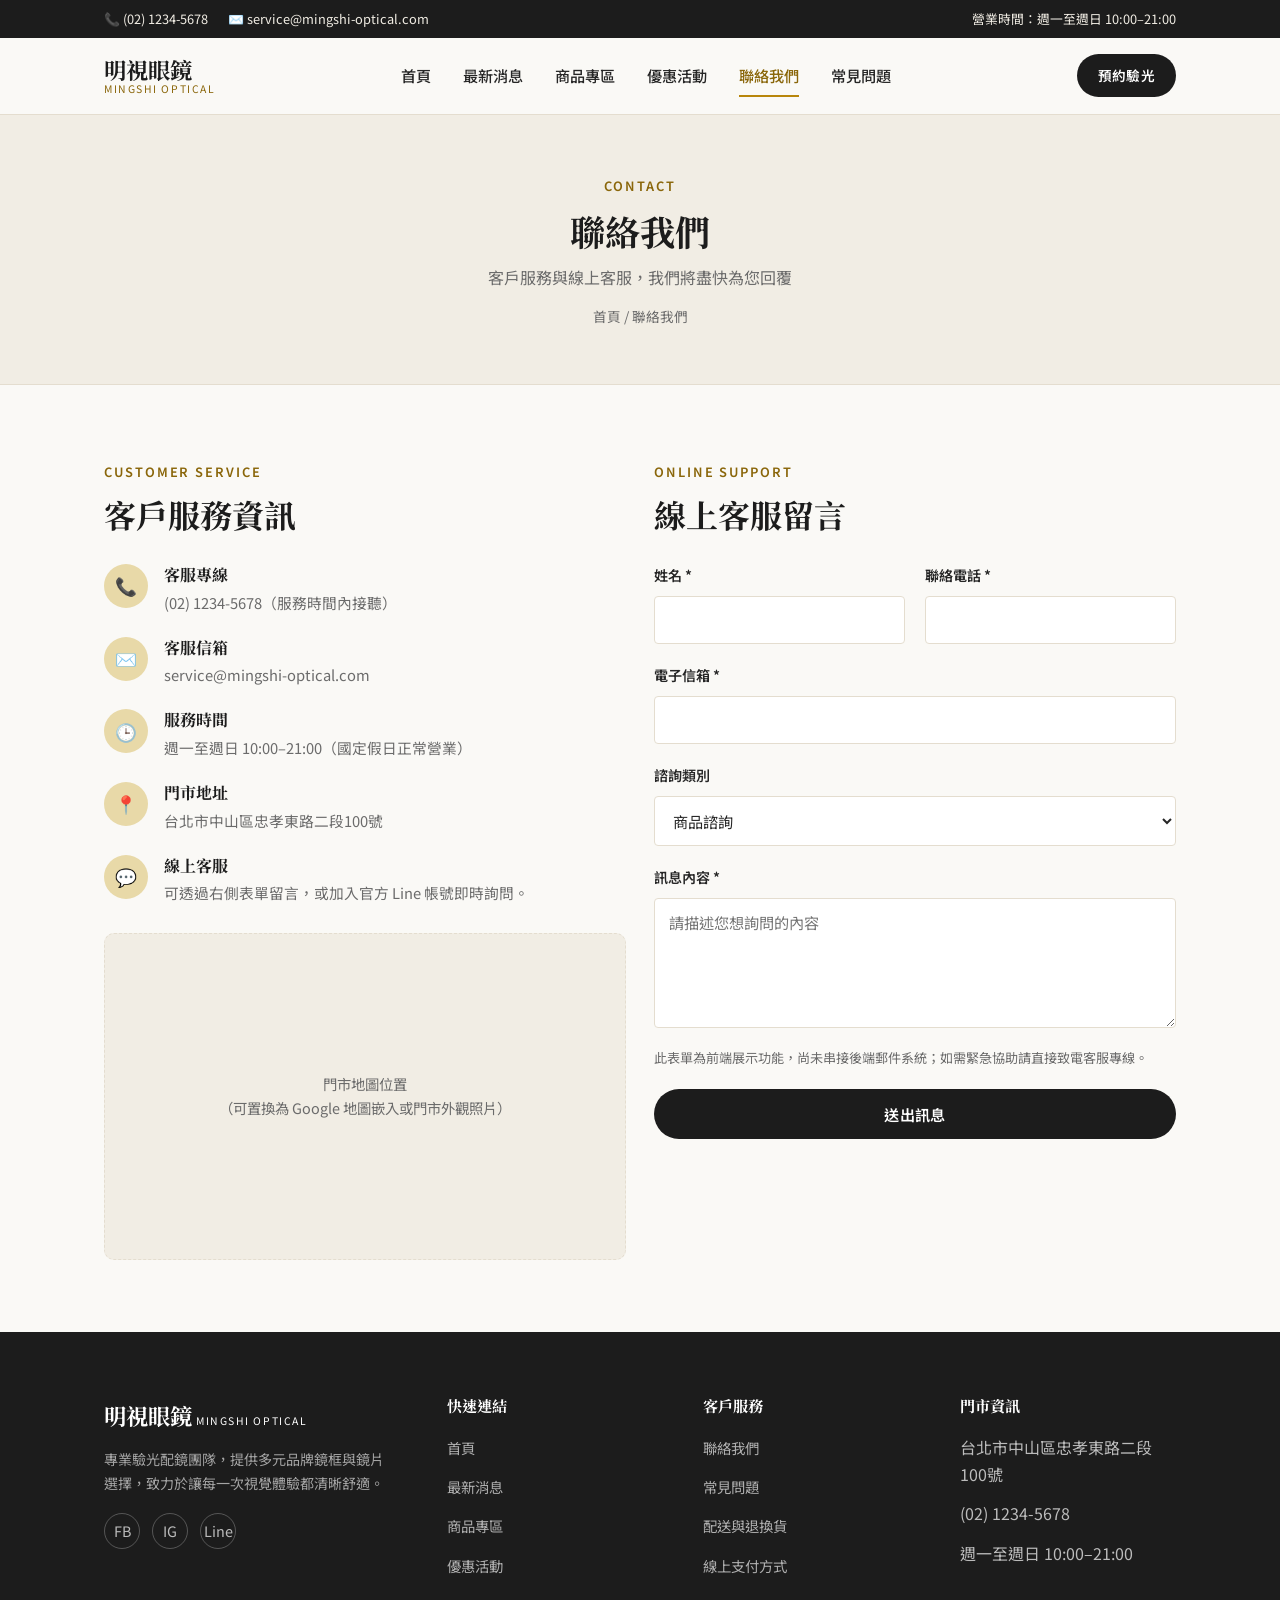
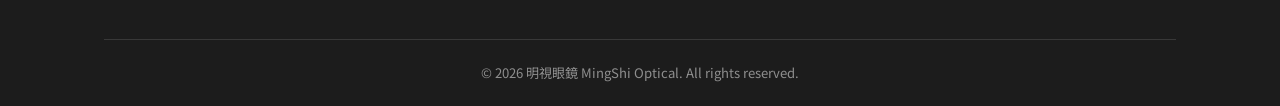
==== contact.html @ 60f23f6a "Merge feature/contact-page into develop" ====
<!DOCTYPE html>
<html lang="zh-Hant">
<head>
<meta charset="UTF-8">
<meta name="viewport" content="width=device-width, initial-scale=1.0">
<title>聯絡我們｜明視眼鏡 MingShi Optical</title>
<meta name="description" content="明視眼鏡客戶服務與線上客服，門市資訊、預約諮詢與線上留言。">
<link rel="preconnect" href="https://fonts.googleapis.com">
<link rel="preconnect" href="https://fonts.gstatic.com" crossorigin>
<link href="https://fonts.googleapis.com/css2?family=Noto+Sans+TC:wght@400;500;600;700&family=Noto+Serif+TC:wght@600;700&display=swap" rel="stylesheet">
<link rel="stylesheet" href="css/style.css">
</head>
<body>

<header class="site-header">
  <div class="topbar">
    <div class="container">
      <div class="topbar-info">
        <span>📞 (02) 1234-5678</span>
        <span>✉️ service@mingshi-optical.com</span>
      </div>
      <div class="topbar-info">
        <span>營業時間：週一至週日 10:00–21:00</span>
      </div>
    </div>
  </div>
  <div class="container">
    <nav class="nav">
      <a href="index.html" class="brand">
        <span class="brand-zh">明視眼鏡</span>
        <span class="brand-en">MingShi Optical</span>
      </a>
      <div class="nav-links" id="nav-links">
        <a href="index.html">首頁</a>
        <a href="news.html">最新消息</a>
        <a href="products.html">商品專區</a>
        <a href="promotions.html">優惠活動</a>
        <a href="contact.html">聯絡我們</a>
        <a href="faq.html">常見問題</a>
      </div>
      <div class="nav-actions">
        <a href="contact.html" class="btn btn-primary btn-sm">預約驗光</a>
        <button class="nav-toggle" aria-label="開啟選單" aria-expanded="false">
          <span></span><span></span><span></span>
        </button>
      </div>
    </nav>
  </div>
</header>

<div class="page-header">
  <div class="container">
    <span class="eyebrow">Contact</span>
    <h1>聯絡我們</h1>
    <p>客戶服務與線上客服，我們將盡快為您回覆</p>
    <div class="breadcrumb"><a href="index.html">首頁</a> / 聯絡我們</div>
  </div>
</div>

<section class="section">
  <div class="container">
    <div class="grid grid-2">

      <div>
        <div class="section-header" style="text-align:left;margin-bottom:28px">
          <span class="eyebrow">Customer Service</span>
          <h2>客戶服務資訊</h2>
        </div>
        <div class="contact-info-list">
          <div class="contact-info-item">
            <div class="contact-info-icon">📞</div>
            <div>
              <h4>客服專線</h4>
              <p>(02) 1234-5678（服務時間內接聽）</p>
            </div>
          </div>
          <div class="contact-info-item">
            <div class="contact-info-icon">✉️</div>
            <div>
              <h4>客服信箱</h4>
              <p>service@mingshi-optical.com</p>
            </div>
          </div>
          <div class="contact-info-item">
            <div class="contact-info-icon">🕒</div>
            <div>
              <h4>服務時間</h4>
              <p>週一至週日 10:00–21:00（國定假日正常營業）</p>
            </div>
          </div>
          <div class="contact-info-item">
            <div class="contact-info-icon">📍</div>
            <div>
              <h4>門市地址</h4>
              <p>台北市中山區忠孝東路二段100號</p>
            </div>
          </div>
          <div class="contact-info-item">
            <div class="contact-info-icon">💬</div>
            <div>
              <h4>線上客服</h4>
              <p>可透過右側表單留言，或加入官方 Line 帳號即時詢問。</p>
            </div>
          </div>
        </div>

        <div class="map-placeholder" style="margin-top:28px">
          門市地圖位置<br>（可置換為 Google 地圖嵌入或門市外觀照片）
        </div>
      </div>

      <div>
        <div class="section-header" style="text-align:left;margin-bottom:28px">
          <span class="eyebrow">Online Support</span>
          <h2>線上客服留言</h2>
        </div>

        <div class="form-success" id="contact-form-success">
          ✅ 感謝您的訊息，我們將於 1–2 個工作日內回覆您。
        </div>

        <form id="contact-form" novalidate>
          <div class="form-row">
            <div class="form-group">
              <label for="name">姓名 *</label>
              <input class="form-control" type="text" id="name" name="name" required>
            </div>
            <div class="form-group">
              <label for="phone">聯絡電話 *</label>
              <input class="form-control" type="tel" id="phone" name="phone" required>
            </div>
          </div>

          <div class="form-group">
            <label for="email">電子信箱 *</label>
            <input class="form-control" type="email" id="email" name="email" required>
          </div>

          <div class="form-group">
            <label for="topic">諮詢類別</label>
            <select class="form-control" id="topic" name="topic">
              <option value="product">商品諮詢</option>
              <option value="order">訂單查詢</option>
              <option value="repair">維修保養</option>
              <option value="other">其他問題</option>
            </select>
          </div>

          <div class="form-group">
            <label for="message">訊息內容 *</label>
            <textarea class="form-control" id="message" name="message" required placeholder="請描述您想詢問的內容"></textarea>
          </div>

          <p class="form-note">此表單為前端展示功能，尚未串接後端郵件系統；如需緊急協助請直接致電客服專線。</p>

          <button type="submit" class="btn btn-primary btn-block">送出訊息</button>
        </form>
      </div>

    </div>
  </div>
</section>

<footer class="site-footer">
  <div class="container">
    <div class="footer-grid">
      <div class="footer-brand">
        <span class="brand-zh">明視眼鏡</span>
        <span class="brand-en">MingShi Optical</span>
        <p>專業驗光配鏡團隊，提供多元品牌鏡框與鏡片選擇，致力於讓每一次視覺體驗都清晰舒適。</p>
        <div class="footer-social">
          <a href="#" aria-label="Facebook">FB</a>
          <a href="#" aria-label="Instagram">IG</a>
          <a href="#" aria-label="Line">Line</a>
        </div>
      </div>
      <div class="footer-col">
        <h4>快速連結</h4>
        <ul>
          <li><a href="index.html">首頁</a></li>
          <li><a href="news.html">最新消息</a></li>
          <li><a href="products.html">商品專區</a></li>
          <li><a href="promotions.html">優惠活動</a></li>
        </ul>
      </div>
      <div class="footer-col">
        <h4>客戶服務</h4>
        <ul>
          <li><a href="contact.html">聯絡我們</a></li>
          <li><a href="faq.html">常見問題</a></li>
          <li><a href="faq.html#shipping">配送與退換貨</a></li>
          <li><a href="faq.html#payment">線上支付方式</a></li>
        </ul>
      </div>
      <div class="footer-col">
        <h4>門市資訊</h4>
        <ul>
          <li>台北市中山區忠孝東路二段100號</li>
          <li>(02) 1234-5678</li>
          <li>週一至週日 10:00–21:00</li>
        </ul>
      </div>
    </div>
    <div class="footer-bottom">
      &copy; 2026 明視眼鏡 MingShi Optical. All rights reserved.
    </div>
  </div>
</footer>

<script src="js/main.js"></script>
</body>
</html>
---- css/style.css ----
/* ==========================================================
   明視眼鏡 MingShi Optical — 全站共用樣式
   ========================================================== */

:root {
  --color-bg: #faf9f6;
  --color-bg-alt: #f1ede4;
  --color-surface: #ffffff;
  --color-text: #262626;
  --color-text-light: #6b6b6b;
  --color-border: #e4ddcf;

  --color-primary: #1c1c1c;
  --color-primary-light: #3a3a3a;
  --color-accent: #b8860b;
  --color-accent-light: #e8d9a8;
  --color-accent-dark: #8a660a;

  --color-success: #3f7a4e;
  --color-danger: #b3432b;

  --font-heading: "Noto Serif TC", "PMingLiU", serif;
  --font-body: "Noto Sans TC", "PingFang TC", "Microsoft JhengHei", sans-serif;

  --radius-sm: 4px;
  --radius-md: 10px;
  --radius-lg: 18px;

  --shadow-sm: 0 1px 3px rgba(0, 0, 0, 0.06);
  --shadow-md: 0 6px 20px rgba(0, 0, 0, 0.08);
  --shadow-lg: 0 12px 36px rgba(0, 0, 0, 0.12);

  --container-width: 1120px;
  --header-height: 76px;
}

/* ---------- Reset ---------- */
*,
*::before,
*::after {
  box-sizing: border-box;
}

html {
  scroll-behavior: smooth;
}

body {
  margin: 0;
  font-family: var(--font-body);
  color: var(--color-text);
  background: var(--color-bg);
  line-height: 1.7;
  -webkit-font-smoothing: antialiased;
}

img {
  max-width: 100%;
  display: block;
}

a {
  color: inherit;
  text-decoration: none;
}

ul {
  margin: 0;
  padding: 0;
  list-style: none;
}

h1, h2, h3, h4 {
  font-family: var(--font-heading);
  font-weight: 700;
  line-height: 1.35;
  margin: 0 0 0.6em;
  color: var(--color-primary);
}

p {
  margin: 0 0 1em;
}

button {
  font-family: inherit;
  cursor: pointer;
}

/* ---------- Layout helpers ---------- */
.container {
  width: 100%;
  max-width: var(--container-width);
  margin: 0 auto;
  padding: 0 24px;
}

.section {
  padding: 72px 0;
}

.section-alt {
  background: var(--color-bg-alt);
}

.section-header {
  text-align: center;
  max-width: 640px;
  margin: 0 auto 44px;
}

.section-header .eyebrow {
  display: inline-block;
  font-size: 0.8rem;
  letter-spacing: 0.15em;
  color: var(--color-accent-dark);
  font-weight: 600;
  margin-bottom: 10px;
  text-transform: uppercase;
}

.section-header h2 {
  font-size: 2rem;
  margin-bottom: 12px;
}

.section-header p {
  color: var(--color-text-light);
  margin: 0;
}

.grid {
  display: grid;
  gap: 28px;
}

.grid-2 { grid-template-columns: repeat(2, 1fr); }
.grid-3 { grid-template-columns: repeat(3, 1fr); }
.grid-4 { grid-template-columns: repeat(4, 1fr); }

@media (max-width: 900px) {
  .grid-3, .grid-4 { grid-template-columns: repeat(2, 1fr); }
}

@media (max-width: 600px) {
  .grid-2, .grid-3, .grid-4 { grid-template-columns: 1fr; }
}

/* ---------- Buttons ---------- */
.btn {
  display: inline-flex;
  align-items: center;
  justify-content: center;
  gap: 8px;
  padding: 13px 30px;
  border-radius: 999px;
  border: 1px solid transparent;
  font-size: 0.95rem;
  font-weight: 600;
  letter-spacing: 0.02em;
  transition: transform 0.15s ease, box-shadow 0.15s ease, background 0.15s ease, color 0.15s ease;
  white-space: nowrap;
}

.btn:active {
  transform: translateY(1px);
}

.btn-primary {
  background: var(--color-primary);
  color: #fff;
}

.btn-primary:hover {
  background: var(--color-accent);
  box-shadow: var(--shadow-md);
}

.btn-outline {
  background: transparent;
  border-color: var(--color-primary);
  color: var(--color-primary);
}

.btn-outline:hover {
  background: var(--color-primary);
  color: #fff;
}

.btn-accent {
  background: var(--color-accent);
  color: #fff;
}

.btn-accent:hover {
  background: var(--color-accent-dark);
}

.btn-block {
  width: 100%;
}

.btn-sm {
  padding: 9px 20px;
  font-size: 0.85rem;
}

.btn:disabled,
.btn[aria-disabled="true"] {
  opacity: 0.55;
  cursor: not-allowed;
}

/* ---------- Badge ---------- */
.badge {
  display: inline-block;
  padding: 4px 12px;
  border-radius: 999px;
  font-size: 0.75rem;
  font-weight: 600;
  background: var(--color-accent-light);
  color: var(--color-accent-dark);
}

.badge-dark {
  background: var(--color-primary);
  color: #fff;
}

/* ---------- Card ---------- */
.card {
  background: var(--color-surface);
  border-radius: var(--radius-md);
  border: 1px solid var(--color-border);
  overflow: hidden;
  transition: box-shadow 0.2s ease, transform 0.2s ease;
}

.card:hover {
  box-shadow: var(--shadow-md);
  transform: translateY(-3px);
}

.card-body {
  padding: 22px;
}

.card-img {
  width: 100%;
  aspect-ratio: 4 / 3;
  object-fit: cover;
  background: var(--color-bg-alt);
}

/* ---------- Top bar ---------- */
.topbar {
  background: var(--color-primary);
  color: #f1ede4;
  font-size: 0.8rem;
}

.topbar .container {
  display: flex;
  justify-content: space-between;
  align-items: center;
  padding-top: 8px;
  padding-bottom: 8px;
  gap: 16px;
  flex-wrap: wrap;
}

.topbar a {
  opacity: 0.9;
}

.topbar a:hover {
  opacity: 1;
  color: var(--color-accent-light);
}

.topbar-info {
  display: flex;
  gap: 20px;
  flex-wrap: wrap;
}

/* ---------- Header / Nav ---------- */
.site-header {
  position: sticky;
  top: 0;
  z-index: 100;
  background: rgba(250, 249, 246, 0.92);
  backdrop-filter: saturate(180%) blur(10px);
  border-bottom: 1px solid var(--color-border);
}

.nav {
  display: flex;
  align-items: center;
  justify-content: space-between;
  height: var(--header-height);
}

.brand {
  display: flex;
  flex-direction: column;
  line-height: 1.2;
}

.brand-zh {
  font-family: var(--font-heading);
  font-size: 1.4rem;
  font-weight: 700;
  color: var(--color-primary);
}

.brand-en {
  font-size: 0.65rem;
  letter-spacing: 0.15em;
  color: var(--color-accent-dark);
  text-transform: uppercase;
}

.nav-links {
  display: flex;
  align-items: center;
  gap: 32px;
}

.nav-links a {
  font-size: 0.95rem;
  font-weight: 500;
  color: var(--color-text);
  position: relative;
  padding: 6px 0;
}

.nav-links a::after {
  content: "";
  position: absolute;
  left: 0;
  bottom: -2px;
  width: 0;
  height: 2px;
  background: var(--color-accent);
  transition: width 0.2s ease;
}

.nav-links a:hover::after,
.nav-links a.active::after {
  width: 100%;
}

.nav-links a.active {
  color: var(--color-accent-dark);
}

.nav-actions {
  display: flex;
  align-items: center;
  gap: 14px;
}

.nav-toggle {
  display: none;
  flex-direction: column;
  gap: 5px;
  background: none;
  border: none;
  padding: 8px;
}

.nav-toggle span {
  width: 24px;
  height: 2px;
  background: var(--color-primary);
  transition: transform 0.2s ease, opacity 0.2s ease;
}

@media (max-width: 860px) {
  .nav-toggle {
    display: inline-flex;
  }

  .nav-links {
    position: absolute;
    top: var(--header-height);
    left: 0;
    right: 0;
    background: var(--color-surface);
    border-bottom: 1px solid var(--color-border);
    flex-direction: column;
    align-items: flex-start;
    gap: 0;
    max-height: 0;
    overflow: hidden;
    transition: max-height 0.25s ease;
  }

  .nav-links.open {
    max-height: 480px;
  }

  .nav-links a {
    width: 100%;
    padding: 16px 24px;
    border-bottom: 1px solid var(--color-border);
  }

  .nav-links a::after {
    display: none;
  }

  .topbar-info {
    gap: 12px;
  }
}

/* ---------- Hero ---------- */
.hero {
  position: relative;
  background: linear-gradient(135deg, #1c1c1c 0%, #33302a 55%, #4a3d1f 100%);
  color: #fff;
  overflow: hidden;
}

.hero .container {
  display: grid;
  grid-template-columns: 1.1fr 0.9fr;
  align-items: center;
  gap: 40px;
  padding-top: 88px;
  padding-bottom: 88px;
  min-height: 520px;
}

.hero-eyebrow {
  display: inline-block;
  color: var(--color-accent-light);
  letter-spacing: 0.2em;
  font-size: 0.8rem;
  font-weight: 600;
  margin-bottom: 18px;
  text-transform: uppercase;
}

.hero h1 {
  color: #fff;
  font-size: 2.75rem;
  margin-bottom: 20px;
}

.hero p {
  color: rgba(255, 255, 255, 0.78);
  font-size: 1.05rem;
  max-width: 480px;
  margin-bottom: 32px;
}

.hero-actions {
  display: flex;
  gap: 16px;
  flex-wrap: wrap;
}

.hero-visual {
  border-radius: var(--radius-lg);
  background: rgba(255, 255, 255, 0.06);
  border: 1px solid rgba(255, 255, 255, 0.14);
  aspect-ratio: 4 / 3;
  display: flex;
  align-items: center;
  justify-content: center;
  font-family: var(--font-heading);
  color: rgba(255, 255, 255, 0.5);
  font-size: 1.1rem;
  text-align: center;
  padding: 24px;
}

@media (max-width: 860px) {
  .hero .container {
    grid-template-columns: 1fr;
    padding-top: 56px;
    padding-bottom: 56px;
  }

  .hero h1 {
    font-size: 2.1rem;
  }
}

/* ---------- Page header (for sub pages) ---------- */
.page-header {
  background: var(--color-bg-alt);
  border-bottom: 1px solid var(--color-border);
  padding: 56px 0;
  text-align: center;
}

.page-header .eyebrow {
  display: inline-block;
  font-size: 0.8rem;
  letter-spacing: 0.15em;
  color: var(--color-accent-dark);
  font-weight: 600;
  margin-bottom: 10px;
  text-transform: uppercase;
}

.page-header h1 {
  font-size: 2.2rem;
  margin-bottom: 10px;
}

.page-header p {
  color: var(--color-text-light);
  max-width: 560px;
  margin: 0 auto;
}

.breadcrumb {
  font-size: 0.85rem;
  color: var(--color-text-light);
  margin-top: 14px;
}

.breadcrumb a:hover {
  color: var(--color-accent-dark);
}

/* ---------- Features ---------- */
.feature {
  text-align: center;
  padding: 8px;
}

.feature-icon {
  width: 60px;
  height: 60px;
  margin: 0 auto 18px;
  border-radius: 50%;
  background: var(--color-accent-light);
  color: var(--color-accent-dark);
  display: flex;
  align-items: center;
  justify-content: center;
  font-size: 1.5rem;
}

.feature h3 {
  font-size: 1.1rem;
  margin-bottom: 8px;
}

.feature p {
  color: var(--color-text-light);
  font-size: 0.92rem;
  margin: 0;
}

/* ---------- Product card ---------- */
.product-card .card-body {
  padding: 18px 20px 20px;
}

.product-category {
  font-size: 0.75rem;
  color: var(--color-accent-dark);
  font-weight: 600;
  letter-spacing: 0.05em;
  text-transform: uppercase;
  margin-bottom: 6px;
}

.product-name {
  font-size: 1.05rem;
  margin-bottom: 6px;
}

.product-rating {
  color: var(--color-accent);
  font-size: 0.9rem;
  margin-bottom: 10px;
}

.product-rating span {
  color: var(--color-text-light);
  margin-left: 4px;
}

.product-footer {
  display: flex;
  align-items: center;
  justify-content: space-between;
  margin-top: 14px;
}

.product-price {
  font-weight: 700;
  font-size: 1.1rem;
  color: var(--color-primary);
}

.product-price .old-price {
  font-weight: 400;
  font-size: 0.85rem;
  color: var(--color-text-light);
  text-decoration: line-through;
  margin-right: 6px;
}

/* ---------- Filter tabs ---------- */
.filter-tabs {
  display: flex;
  flex-wrap: wrap;
  justify-content: center;
  gap: 10px;
  margin-bottom: 40px;
}

.filter-tab {
  padding: 9px 22px;
  border-radius: 999px;
  border: 1px solid var(--color-border);
  background: var(--color-surface);
  font-size: 0.9rem;
  font-weight: 500;
  color: var(--color-text);
  transition: all 0.15s ease;
}

.filter-tab:hover {
  border-color: var(--color-accent);
}

.filter-tab.active {
  background: var(--color-primary);
  border-color: var(--color-primary);
  color: #fff;
}

/* ---------- Review card ---------- */
.review-card {
  background: var(--color-surface);
  border: 1px solid var(--color-border);
  border-radius: var(--radius-md);
  padding: 26px;
}

.review-stars {
  color: var(--color-accent);
  margin-bottom: 12px;
  font-size: 0.95rem;
}

.review-text {
  color: var(--color-text);
  margin-bottom: 16px;
}

.review-author {
  display: flex;
  align-items: center;
  gap: 12px;
}

.review-avatar {
  width: 40px;
  height: 40px;
  border-radius: 50%;
  background: var(--color-accent-light);
  color: var(--color-accent-dark);
  display: flex;
  align-items: center;
  justify-content: center;
  font-weight: 700;
  flex-shrink: 0;
}

.review-author-name {
  font-weight: 600;
  font-size: 0.92rem;
}

.review-author-meta {
  font-size: 0.8rem;
  color: var(--color-text-light);
}

/* ---------- News card ---------- */
.news-card .card-body {
  padding: 20px 22px 22px;
}

.news-date {
  font-size: 0.8rem;
  color: var(--color-text-light);
  margin-bottom: 8px;
}

.news-title {
  font-size: 1.08rem;
  margin-bottom: 10px;
}

.news-excerpt {
  color: var(--color-text-light);
  font-size: 0.92rem;
  margin-bottom: 14px;
}

.news-link {
  font-size: 0.88rem;
  font-weight: 600;
  color: var(--color-accent-dark);
}

.news-link:hover {
  color: var(--color-primary);
}

/* ---------- Promotion banner ---------- */
.promo-banner {
  border-radius: var(--radius-lg);
  padding: 40px;
  color: #fff;
  background: linear-gradient(120deg, #1c1c1c, #4a3d1f);
  display: flex;
  align-items: center;
  justify-content: space-between;
  gap: 24px;
  flex-wrap: wrap;
}

.promo-banner h3 {
  color: #fff;
  margin-bottom: 8px;
}

.promo-banner p {
  color: rgba(255, 255, 255, 0.78);
  margin: 0;
}

.promo-card {
  background: var(--color-surface);
  border: 1px solid var(--color-border);
  border-radius: var(--radius-md);
  padding: 26px;
  position: relative;
}

.promo-card .badge {
  position: absolute;
  top: 20px;
  right: 20px;
}

.promo-code {
  display: inline-block;
  margin-top: 14px;
  padding: 8px 16px;
  border: 1px dashed var(--color-accent);
  border-radius: var(--radius-sm);
  font-family: monospace;
  font-weight: 700;
  color: var(--color-accent-dark);
  letter-spacing: 0.05em;
}

/* ---------- Member gate (no backend yet) ---------- */
.member-gate {
  position: relative;
  border-radius: var(--radius-md);
  overflow: hidden;
  border: 1px solid var(--color-border);
}

.member-gate-content {
  filter: blur(4px);
  opacity: 0.6;
  pointer-events: none;
  user-select: none;
}

.member-gate-overlay {
  position: absolute;
  inset: 0;
  display: flex;
  flex-direction: column;
  align-items: center;
  justify-content: center;
  gap: 14px;
  background: rgba(28, 28, 28, 0.55);
  color: #fff;
  text-align: center;
  padding: 24px;
}

.member-gate-overlay p {
  color: rgba(255, 255, 255, 0.85);
  margin: 0;
  max-width: 320px;
}

/* ---------- Accordion (FAQ) ---------- */
.accordion-group {
  margin-bottom: 48px;
}

.accordion-group-title {
  display: flex;
  align-items: center;
  gap: 10px;
  font-size: 1.2rem;
  margin-bottom: 18px;
  color: var(--color-accent-dark);
}

.accordion-item {
  border: 1px solid var(--color-border);
  border-radius: var(--radius-sm);
  margin-bottom: 12px;
  background: var(--color-surface);
  overflow: hidden;
}

.accordion-question {
  width: 100%;
  display: flex;
  align-items: center;
  justify-content: space-between;
  gap: 16px;
  background: none;
  border: none;
  text-align: left;
  padding: 18px 22px;
  font-size: 0.98rem;
  font-weight: 600;
  color: var(--color-text);
}

.accordion-icon {
  flex-shrink: 0;
  width: 22px;
  height: 22px;
  border-radius: 50%;
  border: 1px solid var(--color-border);
  display: flex;
  align-items: center;
  justify-content: center;
  font-size: 0.9rem;
  transition: transform 0.2s ease;
}

.accordion-item.open .accordion-icon {
  transform: rotate(45deg);
  color: var(--color-accent-dark);
  border-color: var(--color-accent);
}

.accordion-answer {
  max-height: 0;
  overflow: hidden;
  transition: max-height 0.25s ease;
}

.accordion-answer-inner {
  padding: 0 22px 20px;
  color: var(--color-text-light);
  font-size: 0.93rem;
}

/* ---------- Forms ---------- */
.form-group {
  margin-bottom: 20px;
}

.form-group label {
  display: block;
  font-size: 0.88rem;
  font-weight: 600;
  margin-bottom: 8px;
}

.form-control {
  width: 100%;
  padding: 12px 14px;
  border: 1px solid var(--color-border);
  border-radius: var(--radius-sm);
  font-family: inherit;
  font-size: 0.95rem;
  background: var(--color-surface);
  color: var(--color-text);
  transition: border-color 0.15s ease;
}

.form-control:focus {
  outline: none;
  border-color: var(--color-accent);
}

textarea.form-control {
  resize: vertical;
  min-height: 130px;
}

.form-row {
  display: grid;
  grid-template-columns: 1fr 1fr;
  gap: 20px;
}

@media (max-width: 600px) {
  .form-row {
    grid-template-columns: 1fr;
  }
}

.form-note {
  font-size: 0.82rem;
  color: var(--color-text-light);
  margin-top: -8px;
  margin-bottom: 20px;
}

.form-success {
  display: none;
  align-items: center;
  gap: 10px;
  background: #eaf3ec;
  border: 1px solid var(--color-success);
  color: #285c34;
  padding: 14px 18px;
  border-radius: var(--radius-sm);
  margin-bottom: 20px;
  font-size: 0.9rem;
}

.form-success.show {
  display: flex;
}

/* ---------- Contact info list ---------- */
.contact-info-list {
  display: flex;
  flex-direction: column;
  gap: 22px;
}

.contact-info-item {
  display: flex;
  gap: 16px;
  align-items: flex-start;
}

.contact-info-icon {
  flex-shrink: 0;
  width: 44px;
  height: 44px;
  border-radius: 50%;
  background: var(--color-accent-light);
  color: var(--color-accent-dark);
  display: flex;
  align-items: center;
  justify-content: center;
  font-size: 1.1rem;
}

.contact-info-item h4 {
  margin-bottom: 4px;
  font-size: 1rem;
}

.contact-info-item p {
  margin: 0;
  color: var(--color-text-light);
  font-size: 0.92rem;
}

.map-placeholder {
  width: 100%;
  aspect-ratio: 16 / 10;
  border-radius: var(--radius-md);
  background: var(--color-bg-alt);
  border: 1px dashed var(--color-border);
  display: flex;
  align-items: center;
  justify-content: center;
  color: var(--color-text-light);
  font-size: 0.9rem;
  text-align: center;
  padding: 20px;
}

/* ---------- CTA banner ---------- */
.cta-banner {
  background: var(--color-primary);
  color: #fff;
  border-radius: var(--radius-lg);
  padding: 56px 40px;
  text-align: center;
}

.cta-banner h2 {
  color: #fff;
}

.cta-banner p {
  color: rgba(255, 255, 255, 0.75);
  margin-bottom: 28px;
}

/* ---------- Footer ---------- */
.site-footer {
  background: var(--color-primary);
  color: rgba(255, 255, 255, 0.7);
  padding: 64px 0 0;
}

.footer-grid {
  display: grid;
  grid-template-columns: 1.4fr 1fr 1fr 1fr;
  gap: 40px;
  padding-bottom: 48px;
  border-bottom: 1px solid rgba(255, 255, 255, 0.12);
}

@media (max-width: 860px) {
  .footer-grid {
    grid-template-columns: 1fr 1fr;
  }
}

@media (max-width: 560px) {
  .footer-grid {
    grid-template-columns: 1fr;
  }
}

.footer-brand .brand-zh,
.footer-brand .brand-en {
  color: #fff;
}

.footer-brand p {
  margin-top: 14px;
  font-size: 0.88rem;
  color: rgba(255, 255, 255, 0.6);
  max-width: 280px;
}

.footer-social {
  display: flex;
  gap: 12px;
  margin-top: 18px;
}

.footer-social a {
  width: 36px;
  height: 36px;
  border-radius: 50%;
  border: 1px solid rgba(255, 255, 255, 0.25);
  display: flex;
  align-items: center;
  justify-content: center;
  font-size: 0.9rem;
  transition: background 0.15s ease, border-color 0.15s ease;
}

.footer-social a:hover {
  background: var(--color-accent);
  border-color: var(--color-accent);
}

.footer-col h4 {
  color: #fff;
  font-size: 0.95rem;
  margin-bottom: 18px;
}

.footer-col ul li {
  margin-bottom: 12px;
}

.footer-col a {
  font-size: 0.9rem;
  color: rgba(255, 255, 255, 0.65);
}

.footer-col a:hover {
  color: var(--color-accent-light);
}

.footer-bottom {
  padding: 22px 0;
  text-align: center;
  font-size: 0.82rem;
  color: rgba(255, 255, 255, 0.5);
}

/* ---------- Utilities ---------- */
.text-center { text-align: center; }
.mt-0 { margin-top: 0; }
.mb-0 { margin-bottom: 0; }
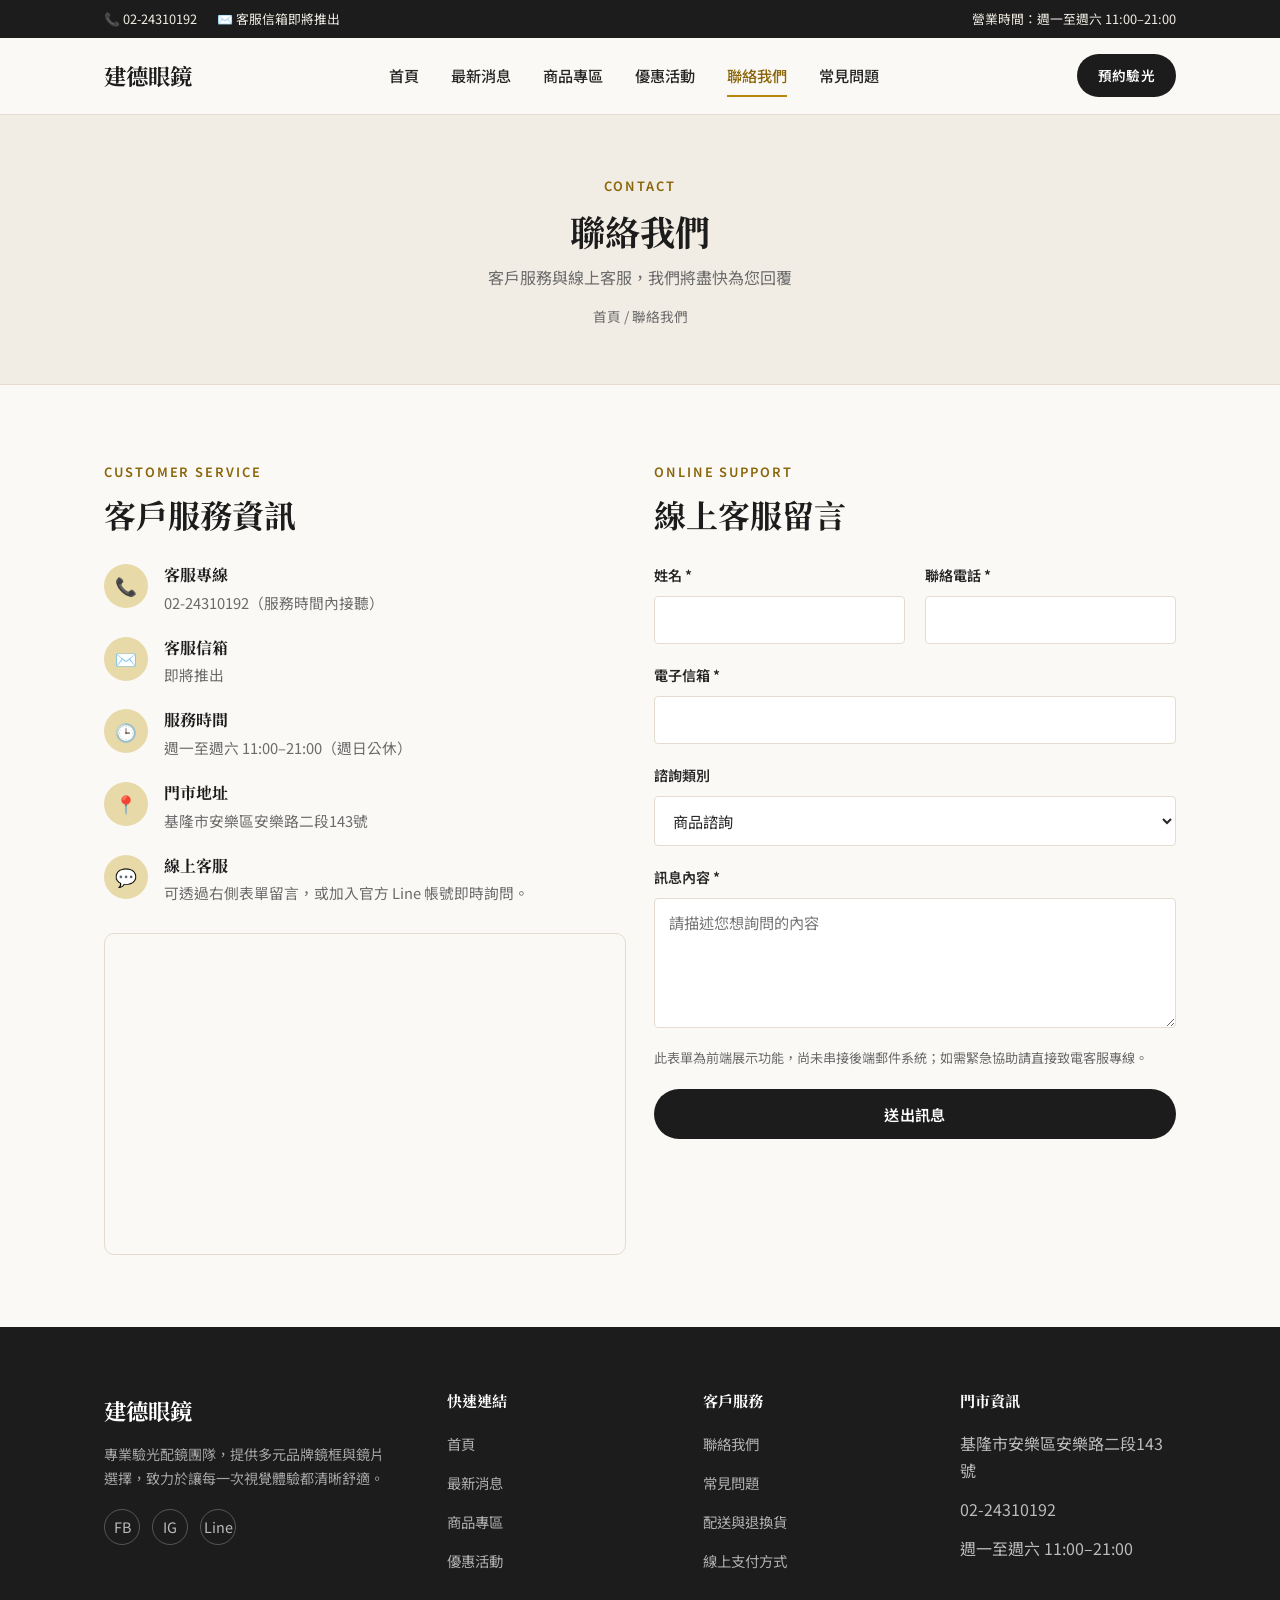
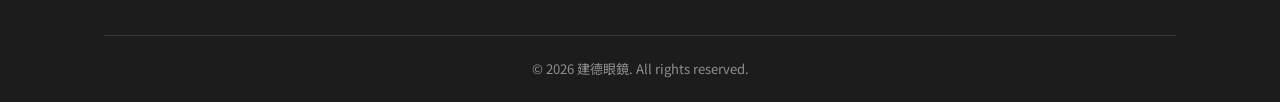
==== commit cd104a69: "Merge feature/branding-update into develop" ====
--- a/contact.html
+++ b/contact.html
@@ -3,8 +3,8 @@
 <head>
 <meta charset="UTF-8">
 <meta name="viewport" content="width=device-width, initial-scale=1.0">
-<title>聯絡我們｜明視眼鏡 MingShi Optical</title>
-<meta name="description" content="明視眼鏡客戶服務與線上客服，門市資訊、預約諮詢與線上留言。">
+<title>聯絡我們｜建德眼鏡</title>
+<meta name="description" content="建德眼鏡客戶服務與線上客服，門市資訊、預約諮詢與線上留言。">
 <link rel="preconnect" href="https://fonts.googleapis.com">
 <link rel="preconnect" href="https://fonts.gstatic.com" crossorigin>
 <link href="https://fonts.googleapis.com/css2?family=Noto+Sans+TC:wght@400;500;600;700&family=Noto+Serif+TC:wght@600;700&display=swap" rel="stylesheet">
@@ -16,19 +16,18 @@
   <div class="topbar">
     <div class="container">
       <div class="topbar-info">
-        <span>📞 (02) 1234-5678</span>
-        <span>✉️ service@mingshi-optical.com</span>
+        <span>📞 02-24310192</span>
+        <span>✉️ 客服信箱即將推出</span>
       </div>
       <div class="topbar-info">
-        <span>營業時間：週一至週日 10:00–21:00</span>
+        <span>營業時間：週一至週六 11:00–21:00</span>
       </div>
     </div>
   </div>
   <div class="container">
     <nav class="nav">
       <a href="index.html" class="brand">
-        <span class="brand-zh">明視眼鏡</span>
-        <span class="brand-en">MingShi Optical</span>
+        <span class="brand-zh">建德眼鏡</span>
       </a>
       <div class="nav-links" id="nav-links">
         <a href="index.html">首頁</a>
@@ -71,28 +70,28 @@
             <div class="contact-info-icon">📞</div>
             <div>
               <h4>客服專線</h4>
-              <p>(02) 1234-5678（服務時間內接聽）</p>
+              <p>02-24310192（服務時間內接聽）</p>
             </div>
           </div>
           <div class="contact-info-item">
             <div class="contact-info-icon">✉️</div>
             <div>
               <h4>客服信箱</h4>
-              <p>service@mingshi-optical.com</p>
+              <p>即將推出</p>
             </div>
           </div>
           <div class="contact-info-item">
             <div class="contact-info-icon">🕒</div>
             <div>
               <h4>服務時間</h4>
-              <p>週一至週日 10:00–21:00（國定假日正常營業）</p>
+              <p>週一至週六 11:00–21:00（週日公休）</p>
             </div>
           </div>
           <div class="contact-info-item">
             <div class="contact-info-icon">📍</div>
             <div>
               <h4>門市地址</h4>
-              <p>台北市中山區忠孝東路二段100號</p>
+              <p>基隆市安樂區安樂路二段143號</p>
             </div>
           </div>
           <div class="contact-info-item">
@@ -104,8 +103,15 @@
           </div>
         </div>
 
-        <div class="map-placeholder" style="margin-top:28px">
-          門市地圖位置<br>（可置換為 Google 地圖嵌入或門市外觀照片）
+        <div class="map-embed" style="margin-top:28px">
+          <iframe
+            src="https://www.google.com/maps?q=%E5%9F%BA%E9%9A%86%E5%B8%82%E5%AE%89%E6%A8%82%E5%8D%80%E5%AE%89%E6%A8%82%E8%B7%AF%E4%BA%8C%E6%AE%B5143%E8%99%9F&output=embed"
+            width="100%"
+            height="320"
+            style="border:0"
+            loading="lazy"
+            referrerpolicy="no-referrer-when-downgrade"
+            title="建德眼鏡門市地圖"></iframe>
         </div>
       </div>
 
@@ -165,8 +171,7 @@
   <div class="container">
     <div class="footer-grid">
       <div class="footer-brand">
-        <span class="brand-zh">明視眼鏡</span>
-        <span class="brand-en">MingShi Optical</span>
+        <span class="brand-zh">建德眼鏡</span>
         <p>專業驗光配鏡團隊，提供多元品牌鏡框與鏡片選擇，致力於讓每一次視覺體驗都清晰舒適。</p>
         <div class="footer-social">
           <a href="#" aria-label="Facebook">FB</a>
@@ -195,14 +200,14 @@
       <div class="footer-col">
         <h4>門市資訊</h4>
         <ul>
-          <li>台北市中山區忠孝東路二段100號</li>
-          <li>(02) 1234-5678</li>
-          <li>週一至週日 10:00–21:00</li>
+          <li>基隆市安樂區安樂路二段143號</li>
+          <li>02-24310192</li>
+          <li>週一至週六 11:00–21:00</li>
         </ul>
       </div>
     </div>
     <div class="footer-bottom">
-      &copy; 2026 明視眼鏡 MingShi Optical. All rights reserved.
+      &copy; 2026 建德眼鏡. All rights reserved.
     </div>
   </div>
 </footer>
--- a/css/style.css
+++ b/css/style.css
@@ -312,6 +312,7 @@
   font-size: 1.4rem;
   font-weight: 700;
   color: var(--color-primary);
+  white-space: nowrap;
 }
 
 .brand-en {
@@ -414,6 +415,10 @@
   .topbar-info {
     gap: 12px;
   }
+
+  .brand-zh {
+    font-size: 1.15rem;
+  }
 }
 
 /* ---------- Hero ---------- */
@@ -994,6 +999,18 @@
   padding: 20px;
 }
 
+.map-embed {
+  width: 100%;
+  border-radius: var(--radius-md);
+  overflow: hidden;
+  border: 1px solid var(--color-border);
+}
+
+.map-embed iframe {
+  display: block;
+  width: 100%;
+}
+
 /* ---------- CTA banner ---------- */
 .cta-banner {
   background: var(--color-primary);
